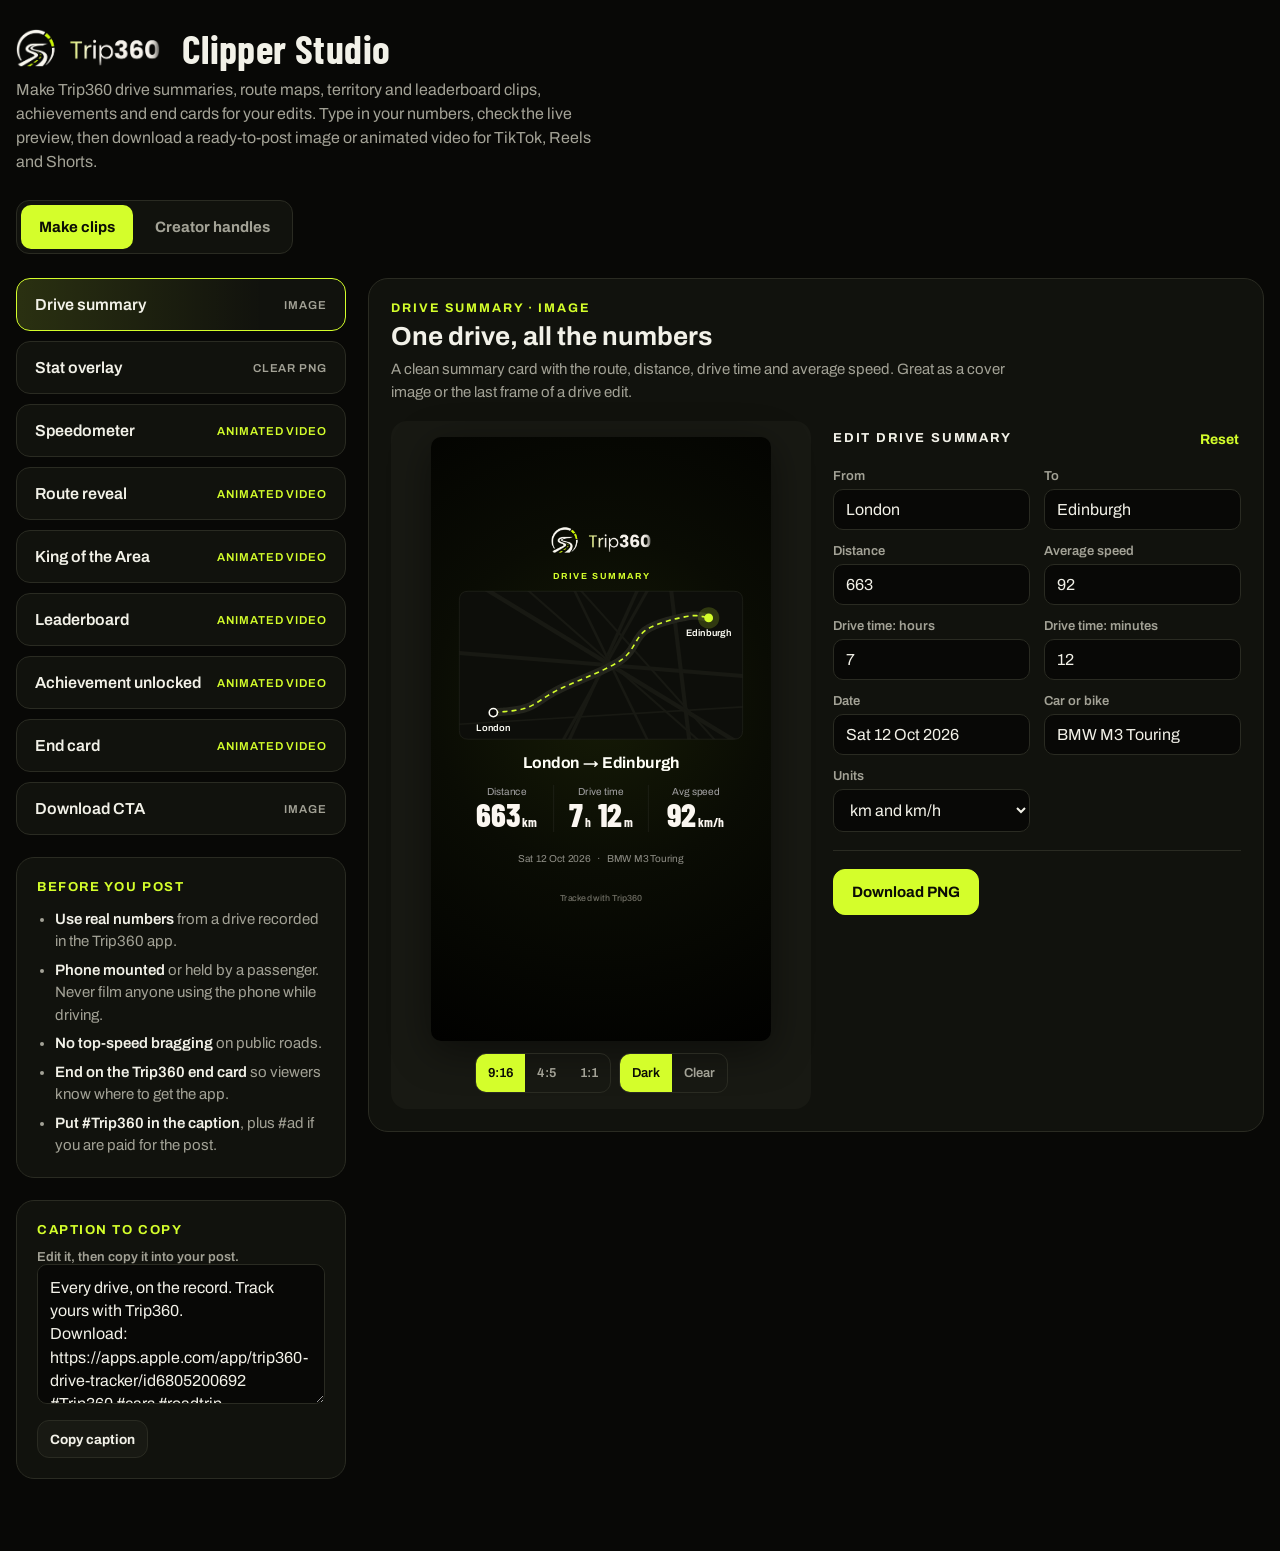
==== studio/index.html @ 2d54259e "Add Clipper Studio and the admin Marketing Portal - studio/: Clipper Studio (clip and card maker), w" ====
<!doctype html>
<html lang="en">
<head>
<meta charset="utf-8">
<meta name="viewport" content="width=device-width,initial-scale=1,viewport-fit=cover">
<meta name="robots" content="noindex, nofollow">
<title>Trip360 Clipper Studio</title>
<link rel="icon" type="image/png" sizes="32x32" href="/assets/favicon-32.png">
<link rel="apple-touch-icon" href="/assets/apple-touch-icon.png">
<link rel="preconnect" href="https://fonts.googleapis.com">
<link rel="preconnect" href="https://fonts.gstatic.com" crossorigin>
<link rel="stylesheet" href="https://fonts.googleapis.com/css2?family=Archivo:wght@400;500;600;700;800&family=Barlow+Condensed:wght@600;700;800&family=Outfit:wght@400;600;700&family=Poppins:wght@500;700&display=swap">
<style>html{scroll-padding-top:env(safe-area-inset-top,0px)}body{margin:0;padding:0}img{max-width:100%}</style>
<style>
/* Layout: template list on the left, live editor (preview + fields + export) on the right; stacks on phones. Single dark look in the Trip360 asphalt + lime palette. */
:root {
  color-scheme: dark;
  --bg: #080806;
  --panel: #11120D;
  --panel-2: #181913;
  --line: #2A2B22;
  --text: #F2F1E8;
  --muted: #A3A296;
  --faint: #77766C;
  --lime: #D4FE2B;
  --lime-ink: #0B0C05;
  --warn: #FFB86B;
  --font-ui: "Archivo", "Helvetica Neue", Arial, sans-serif;
  --font-num: "Barlow Condensed", "Arial Narrow", sans-serif;
  --radius: 14px;
}
* { box-sizing: border-box; }
[hidden] { display: none !important; }
body { background: var(--bg); color: var(--text); font-family: var(--font-ui); font-size: 15px; line-height: 1.5; }
.wrap { max-width: 1280px; margin: 0 auto; padding-block: 28px 72px; padding-left: max(16px, env(safe-area-inset-left, 0px)); padding-right: max(16px, env(safe-area-inset-right, 0px)); }
header.top { display: flex; flex-wrap: wrap; align-items: center; gap: 14px 22px; margin-bottom: 10px; }
header.top img { height: 38px; width: auto; }
header.top h1 { margin: 0; font-family: var(--font-num); font-weight: 700; font-size: 40px; letter-spacing: 0.01em; line-height: 1; }
.intro { color: var(--muted); max-width: 64ch; margin: 6px 0 26px; font-size: 16px; }
.layout { display: grid; grid-template-columns: minmax(0, 1fr); grid-template-areas: "list" "editor" "cards"; gap: 22px; align-items: start; }
.layout > .list { grid-area: list; }
.layout > .editor { grid-area: editor; }
.layout > .cards { grid-area: cards; }
@media (min-width: 980px) { .layout { grid-template-columns: 330px minmax(0, 1fr); grid-template-rows: auto 1fr; grid-template-areas: "list editor" "cards editor"; } }
.cards { display: flex; flex-direction: column; gap: 22px; min-width: 0; }
.list { display: flex; flex-direction: column; gap: 10px; margin: 0; padding: 0; list-style: none; }
.tpl { width: 100%; display: flex; justify-content: space-between; align-items: center; gap: 12px; padding: 17px 18px; border: 1px solid var(--line); border-radius: var(--radius); background: var(--panel); color: var(--text); font: 600 16px var(--font-ui); text-align: left; cursor: pointer; transition: border-color .15s, background-color .15s; }
.tpl:hover { border-color: #46483A; }
.tpl[aria-pressed="true"] { border-color: var(--lime); background: linear-gradient(90deg, rgba(212, 254, 43, 0.13), rgba(212, 254, 43, 0) 75%), var(--panel); }
.tpl .kind { font: 600 11.5px var(--font-ui); letter-spacing: 0.08em; text-transform: uppercase; color: var(--muted); white-space: nowrap; }
.tpl .kind.video { color: var(--lime); }
.card { border: 1px solid var(--line); border-radius: 18px; background: var(--panel); padding: 20px; min-width: 0; }
.card h3 { margin: 0 0 10px; font-size: 13px; letter-spacing: 0.12em; text-transform: uppercase; color: var(--lime); }
.rules { margin: 0; padding-left: 18px; color: var(--muted); display: flex; flex-direction: column; gap: 6px; }
.rules strong { color: var(--text); font-weight: 600; }
textarea, input, select { font: 16px var(--font-ui); color: var(--text); background: var(--bg); border: 1px solid var(--line); border-radius: 10px; padding: 11px 12px; width: 100%; min-width: 0; }
textarea { resize: vertical; min-height: 110px; line-height: 1.45; }
input:focus-visible, select:focus-visible, textarea:focus-visible, button:focus-visible { outline: 2px solid var(--lime); outline-offset: 2px; }
.btn { display: inline-flex; align-items: center; justify-content: center; gap: 8px; min-height: 46px; padding: 11px 18px; border-radius: 12px; border: 1px solid var(--line); background: var(--panel-2); color: var(--text); font: 700 15px var(--font-ui); cursor: pointer; }
.btn:hover { border-color: #55574A; }
.btn.primary { background: var(--lime); color: var(--lime-ink); border-color: var(--lime); }
.btn.primary:hover { filter: brightness(1.05); }
.btn:disabled { opacity: 0.45; cursor: not-allowed; }
.btn.small { min-height: 38px; padding: 8px 12px; font-size: 13.5px; }
.editor { border: 1px solid var(--line); border-radius: 20px; background: var(--panel); padding: 22px; min-width: 0; }
.eyebrow { font: 700 12.5px var(--font-ui); letter-spacing: 0.16em; text-transform: uppercase; color: var(--lime); margin: 0 0 6px; }
.editor h2 { margin: 0 0 6px; font-size: 26px; line-height: 1.2; text-wrap: balance; }
.editor .desc { margin: 0 0 18px; color: var(--muted); max-width: 70ch; }
.ed-grid { display: grid; grid-template-columns: minmax(0, 1fr); gap: 22px; align-items: start; }
@media (min-width: 1180px) { .ed-grid { grid-template-columns: minmax(0, 420px) minmax(0, 1fr); } }
.stage { border-radius: 16px; background: var(--panel-2); padding: 16px; display: grid; justify-items: center; gap: 12px; min-width: 0; }
.canvas-box { width: 100%; display: grid; place-items: center; }
#preview { display: block; width: 100%; height: auto; border-radius: 10px; box-shadow: 0 10px 40px rgba(0, 0, 0, 0.45); }
#preview.r916 { max-width: 340px; }
#preview.r45 { max-width: 420px; }
#preview.r11 { max-width: 440px; }
#preview.checker { background-color: #2a2a2a; background-image: linear-gradient(45deg, #3a3a3a 25%, transparent 25%), linear-gradient(-45deg, #3a3a3a 25%, transparent 25%), linear-gradient(45deg, transparent 75%, #3a3a3a 75%), linear-gradient(-45deg, transparent 75%, #3a3a3a 75%); background-size: 22px 22px; background-position: 0 0, 0 11px, 11px -11px, -11px 0; }
.stage-bar { display: flex; flex-wrap: wrap; justify-content: center; gap: 8px; }
.seg { display: inline-flex; border: 1px solid var(--line); border-radius: 11px; overflow: hidden; }
.seg button { border: 0; background: transparent; color: var(--muted); font: 600 13px var(--font-ui); padding: 9px 12px; min-height: 38px; cursor: pointer; }
.seg button[aria-pressed="true"] { background: var(--lime); color: var(--lime-ink); }
.panel-head { display: flex; justify-content: space-between; align-items: center; gap: 12px; margin-bottom: 12px; }
.panel-head h3 { margin: 0; font-size: 13px; letter-spacing: 0.14em; text-transform: uppercase; }
.linkbtn { background: none; border: 0; color: var(--lime); font: 700 14px var(--font-ui); cursor: pointer; padding: 6px 2px; min-height: 36px; }
.fields { display: grid; grid-template-columns: repeat(2, minmax(0, 1fr)); gap: 14px; }
@media (max-width: 560px) { .fields { grid-template-columns: minmax(0, 1fr); } }
.field { display: flex; flex-direction: column; gap: 6px; min-width: 0; }
.field.wide { grid-column: 1 / -1; }
.field label { font: 600 13px var(--font-ui); color: var(--muted); }
.field .hint { font-size: 12.5px; color: var(--faint); }
.export { margin-top: 18px; padding-top: 18px; border-top: 1px solid var(--line); display: flex; flex-direction: column; gap: 12px; }
.export .row { display: flex; flex-wrap: wrap; gap: 10px; }
.progress { height: 8px; border-radius: 6px; background: var(--panel-2); overflow: hidden; }
.progress > div { height: 100%; width: 0%; background: var(--lime); transition: width .1s linear; }
.status { min-height: 1.5em; color: var(--muted); font-size: 14px; }
.status.ok { color: var(--lime); }
.status.warn { color: var(--warn); }
.cap-actions { display: flex; flex-wrap: wrap; gap: 10px; margin-top: 10px; align-items: center; }
.recorder { position: fixed; left: 0; top: 0; width: 1px; height: 1px; overflow: hidden; opacity: 0; pointer-events: none; }
@media (prefers-reduced-motion: reduce) { .tpl, .progress > div { transition: none; } }

/* Tabs: Make clips | Creator handles */
.tabs { display: inline-flex; border: 1px solid var(--line); border-radius: 13px; padding: 4px; gap: 4px; background: var(--panel); margin: 0 0 24px; max-width: 100%; overflow-x: auto; }
.tabs button { border: 0; background: transparent; color: var(--muted); font: 700 15px var(--font-ui); padding: 10px 18px; min-height: 44px; border-radius: 10px; cursor: pointer; white-space: nowrap; }
.tabs button:hover { color: var(--text); }
.tabs button[aria-selected="true"] { background: var(--lime); color: var(--lime-ink); }

/* Creator handles */
.hv { display: flex; flex-direction: column; gap: 22px; }
.hv-grid { display: grid; grid-template-columns: minmax(0, 1fr); gap: 22px; align-items: start; }
@media (min-width: 980px) { .hv-grid { grid-template-columns: minmax(0, 1.35fr) minmax(0, 1fr); } }
.hv .card h2 { margin: 0 0 4px; font-size: 22px; line-height: 1.25; }
.hv .card .sub { margin: 0 0 16px; color: var(--muted); }
.stats { display: grid; grid-template-columns: repeat(auto-fit, minmax(min(100%, 150px), 1fr)); gap: 12px; }
.stat { border: 1px solid var(--line); border-radius: var(--radius); background: var(--panel); padding: 14px 16px; min-width: 0; }
.stat .k { font: 600 12.5px var(--font-ui); letter-spacing: 0.08em; text-transform: uppercase; color: var(--muted); }
.stat .v { font: 700 38px/1.05 var(--font-num); margin-top: 4px; font-variant-numeric: tabular-nums; }
.at { position: relative; }
.at::before { content: "@"; position: absolute; left: 12px; top: 50%; transform: translateY(-50%); color: var(--faint); pointer-events: none; }
.at input { padding-left: 28px; }
.h-actions { display: flex; flex-wrap: wrap; gap: 10px; align-items: center; margin-top: 16px; }
.btn.danger { color: #FF8A80; }
.notice { border: 1px solid #4A3A16; background: #1C170B; color: var(--text); border-radius: 12px; padding: 12px 14px; font-size: 14.5px; margin: 0 0 14px; }
.notice.ok { border-color: #3D4A12; background: #151A07; }
.app-row { display: flex; flex-wrap: wrap; gap: 10px; align-items: center; }
.app-row code { flex: 1 1 16rem; min-width: 0; overflow-wrap: anywhere; background: var(--bg); border: 1px solid var(--line); border-radius: 10px; padding: 11px 12px; font-size: 14px; color: var(--muted); }
.toolbar { display: flex; flex-wrap: wrap; gap: 8px; align-items: center; margin-bottom: 14px; }
.toolbar input { flex: 1 1 14rem; width: auto; }
.chipf { border: 1px solid var(--line); background: var(--panel-2); color: var(--muted); border-radius: 999px; padding: 7px 13px; font: 600 13.5px var(--font-ui); cursor: pointer; min-height: 36px; }
.chipf:hover { color: var(--text); }
.chipf[aria-pressed="true"] { background: var(--lime); color: var(--lime-ink); border-color: var(--lime); }
.people { display: grid; grid-template-columns: repeat(auto-fill, minmax(min(100%, 280px), 1fr)); gap: 12px; margin: 0; padding: 0; list-style: none; }
.person { border: 1px solid var(--line); border-radius: var(--radius); background: var(--panel-2); padding: 14px 16px; display: flex; flex-direction: column; gap: 10px; min-width: 0; }
.person.me { border-color: var(--lime); }
.person-top { display: flex; justify-content: space-between; gap: 10px; align-items: baseline; }
.person-name { font-weight: 700; font-size: 16.5px; overflow-wrap: anywhere; }
.person-meta { font-size: 12.5px; color: var(--faint); white-space: nowrap; }
.you { font: 800 11px var(--font-ui); letter-spacing: 0.1em; background: var(--lime); color: var(--lime-ink); border-radius: 999px; padding: 2px 8px; margin-left: 6px; vertical-align: 2px; }
.plinks { display: flex; flex-wrap: wrap; gap: 6px; }
.plink { display: inline-flex; gap: 6px; align-items: center; max-width: 100%; font-size: 13.5px; padding: 5px 11px; border-radius: 999px; border: 1px solid var(--line); background: var(--panel); color: var(--text); text-decoration: none; }
.plink:hover { border-color: var(--lime); color: var(--lime); }
.plink b { color: var(--muted); font-weight: 600; }
.plink span { overflow: hidden; text-overflow: ellipsis; white-space: nowrap; }
.empty { border: 1px dashed var(--line); border-radius: var(--radius); padding: 22px; text-align: center; color: var(--muted); }
.empty strong { display: block; color: var(--text); margin-bottom: 4px; }
.person .rm { align-self: flex-start; }
.plink em { font-style: normal; font-weight: 700; color: var(--lime); }

/* Platform panels in the creator form */
.plats { display: flex; flex-direction: column; gap: 8px; margin-top: 16px; }
.plat { border: 1px solid var(--line); border-radius: 12px; background: var(--panel-2); }
.plat[open] { border-color: #46483A; }
.plat summary { list-style: none; cursor: pointer; display: flex; justify-content: space-between; align-items: center; gap: 12px; padding: 13px 14px; min-height: 48px; }
.plat summary::-webkit-details-marker { display: none; }
.plat summary::after { content: "+"; font: 700 20px/1 var(--font-ui); color: var(--muted); flex: none; }
.plat[open] summary::after { content: "\2212"; }
.pname { font-weight: 700; }
.psum { flex: 1; min-width: 0; text-align: right; color: var(--faint); font-size: 13.5px; overflow: hidden; text-overflow: ellipsis; white-space: nowrap; }
.psum.on { color: var(--lime); }
.plat .fields { padding: 0 14px 14px; }

/* Admin */
.acard { border: 1px solid var(--line); border-radius: var(--radius); background: var(--panel-2); padding: 16px; display: flex; flex-direction: column; gap: 12px; min-width: 0; }
#aList { display: flex; flex-direction: column; gap: 12px; }
.acard-top { display: flex; justify-content: space-between; gap: 12px; align-items: flex-start; flex-wrap: wrap; }
.acard .person-meta { white-space: normal; margin-top: 2px; overflow-wrap: anywhere; }
.st { font: 700 12px var(--font-ui); letter-spacing: 0.08em; text-transform: uppercase; border-radius: 999px; padding: 4px 10px; white-space: nowrap; border: 1px solid var(--line); color: var(--muted); }
.st-approved { background: var(--lime); color: var(--lime-ink); border-color: var(--lime); }
.st-pending { color: var(--warn); border-color: #4A3A16; }
.st-paused { color: var(--text); }
.st-rejected { color: #FF8A80; border-color: #4A1E1A; }
.atbl { overflow-x: auto; }
.atbl table { width: 100%; border-collapse: collapse; font-size: 14px; min-width: 520px; }
.atbl th, .atbl td { text-align: left; padding: 8px 10px; border-bottom: 1px solid var(--line); vertical-align: top; overflow-wrap: anywhere; }
.atbl thead th { font: 600 12px var(--font-ui); letter-spacing: 0.06em; text-transform: uppercase; color: var(--muted); }
.atbl tbody th { font-weight: 700; white-space: nowrap; }
.atbl .n { text-align: right; font-variant-numeric: tabular-nums; }
.atbl a { color: var(--lime); }
.arev { display: grid; grid-template-columns: minmax(0, 200px) minmax(0, 1fr); gap: 12px; }
@media (max-width: 560px) { .arev { grid-template-columns: minmax(0, 1fr); } }
.arev textarea { min-height: 46px; }
</style>
</head>
<body>
<div class="wrap">
  <header class="top">
    <img src="/assets/studio/logo.png" alt="Trip360" width="655" height="173">
    <h1>Clipper Studio</h1>
  </header>
  <p class="intro">Make Trip360 drive summaries, route maps, territory and leaderboard clips, achievements and end cards for your edits. Type in your numbers, check the live preview, then download a ready-to-post image or animated video for TikTok, Reels and Shorts.</p>

  <div class="tabs" role="tablist" aria-label="Clipper Studio sections">
    <button type="button" role="tab" id="tab-clips" aria-controls="viewClips" aria-selected="true">Make clips</button>
    <button type="button" role="tab" id="tab-handles" aria-controls="viewHandles" aria-selected="false">Creator handles</button>
    <button type="button" role="tab" id="tab-admin" aria-controls="viewAdmin" aria-selected="false" hidden>Admin</button>
  </div>

  <section class="hv" id="viewHandles" role="tabpanel" aria-labelledby="tab-handles" hidden>
    <div class="stats" id="hStats"></div>
    <div class="hv-grid">
      <section class="card" aria-labelledby="hFormTitle">
        <h2 id="hFormTitle">Add your channels</h2>
        <p class="sub">Add every channel where you post Trip360 videos: the handle, channel name, link and follower count. Open a platform to fill it in, and skip the ones you don't use.</p>
        <div id="hNotice"></div>
        <form id="hForm" autocomplete="off" novalidate>
          <div class="fields">
            <div class="field"><label for="h-name">Your name</label><input id="h-name" name="name" maxlength="80" placeholder="For example: Erica"></div>
            <div class="field"><label for="h-contact">Email or WhatsApp</label><input id="h-contact" name="contact" maxlength="120" placeholder="So the team can reach you"><span class="hint">Only the Trip360 team can see this.</span></div>
          </div>
          <div class="plats" id="hPlatformFields"></div>
          <div class="h-actions">
            <button class="btn primary" id="hSave" type="submit">Save my channels</button>
            <button class="btn small danger" id="hRemove" type="button" hidden>Remove my channels</button>
            <span class="status" id="hStatus" aria-live="polite"></span>
          </div>
        </form>
      </section>
      <section class="card" aria-labelledby="appTitle">
        <h3 id="appTitle">Trip360 App Store link</h3>
        <p class="sub" style="margin:0 0 12px">Put it in your bio and captions so viewers can download the app.</p>
        <div class="app-row"><code id="appLink"></code><button class="btn small" id="copyApp" type="button">Copy link</button></div>
        <span class="status" id="appStatus" aria-live="polite"></span>
      </section>
    </div>
    <section class="card" aria-labelledby="hListTitle">
      <h2 id="hListTitle">All creator channels</h2>
      <p class="sub">Every creator who has added their channels. Tap a channel to open it.</p>
      <div class="toolbar"><div id="hChips" style="display:contents"></div><input type="search" id="hSearch" placeholder="Search name, channel or handle" aria-label="Search creator channels"></div>
      <div id="hList"><p class="status">Loading channels…</p></div>
    </section>
  </section>

  <section class="hv" id="viewAdmin" role="tabpanel" aria-labelledby="tab-admin" hidden>
    <div class="stats" id="aStats"></div>
    <section class="card" aria-labelledby="aTitle">
      <h2 id="aTitle">Creator admin</h2>
      <p class="sub">Everything creators have entered, with their contact details, a review status and your private notes. Only you and Editors can see this tab.</p>
      <div class="toolbar"><div id="aChips" style="display:contents"></div><input type="search" id="aSearch" placeholder="Search name, contact, channel or handle" aria-label="Search creators"></div>
      <div id="aList"><p class="status">Loading creators…</p></div>
      <div class="h-actions"><button class="btn small" id="aExport" type="button">Download full CSV</button><span class="status" id="aStatus" aria-live="polite"></span></div>
    </section>
  </section>

  <div id="viewClips" role="tabpanel" aria-labelledby="tab-clips">
  <div class="layout">
    <ul class="list" id="tplList" aria-label="Templates"></ul>

    <main class="editor" aria-labelledby="edTitle">
      <p class="eyebrow" id="edEyebrow"></p>
      <h2 id="edTitle"></h2>
      <p class="desc" id="edDesc"></p>
      <div class="ed-grid">
        <div class="stage">
          <div class="canvas-box"><canvas id="preview" role="img" aria-label="Live preview of the selected template"></canvas></div>
          <div class="stage-bar">
            <div class="seg" role="group" aria-label="Size" id="fmtSeg"></div>
            <div class="seg" role="group" aria-label="Background" id="bgSeg"></div>
            <button class="btn small" id="replay" type="button">Replay</button>
          </div>
        </div>
        <div>
          <form id="form" autocomplete="off">
            <div class="panel-head">
              <h3 id="formTitle">Edit</h3>
              <button class="linkbtn" id="reset" type="button">Reset</button>
            </div>
            <div class="fields" id="fields"></div>
          </form>
          <div class="export">
            <div class="row">
              <button class="btn primary" id="dlMain" type="button">Download</button>
              <button class="btn" id="dlStill" type="button">Download still (PNG)</button>
            </div>
            <div class="progress" id="progWrap" hidden><div id="prog"></div></div>
            <p class="status" id="status" aria-live="polite"></p>
          </div>
        </div>
      </div>
    </main>

    <div class="cards">
      <section class="card" aria-labelledby="rulesTitle">
        <h3 id="rulesTitle">Before you post</h3>
        <ul class="rules">
          <li><strong>Use real numbers</strong> from a drive recorded in the Trip360 app.</li>
          <li><strong>Phone mounted</strong> or held by a passenger. Never film anyone using the phone while driving.</li>
          <li><strong>No top-speed bragging</strong> on public roads.</li>
          <li><strong>End on the Trip360 end card</strong> so viewers know where to get the app.</li>
          <li><strong>Put #Trip360 in the caption</strong>, plus #ad if you are paid for the post.</li>
        </ul>
      </section>

      <section class="card" aria-labelledby="capTitle">
        <h3 id="capTitle">Caption to copy</h3>
        <label for="caption" class="field" style="gap:8px"><span style="font:600 13px var(--font-ui);color:var(--muted)">Edit it, then copy it into your post.</span></label>
        <textarea id="caption" rows="5"></textarea>
        <div class="cap-actions">
          <button class="btn small" id="copyCap" type="button">Copy caption</button>
          <span class="status" id="capStatus" aria-live="polite"></span>
        </div>
      </section>
    </div>

  </div>
  </div>
</div>
<div class="recorder" aria-hidden="true"><canvas id="rec"></canvas></div>
<script src="/js/studio.js"></script>
<script src="/js/studio-creators.js"></script>
</body>
</html>
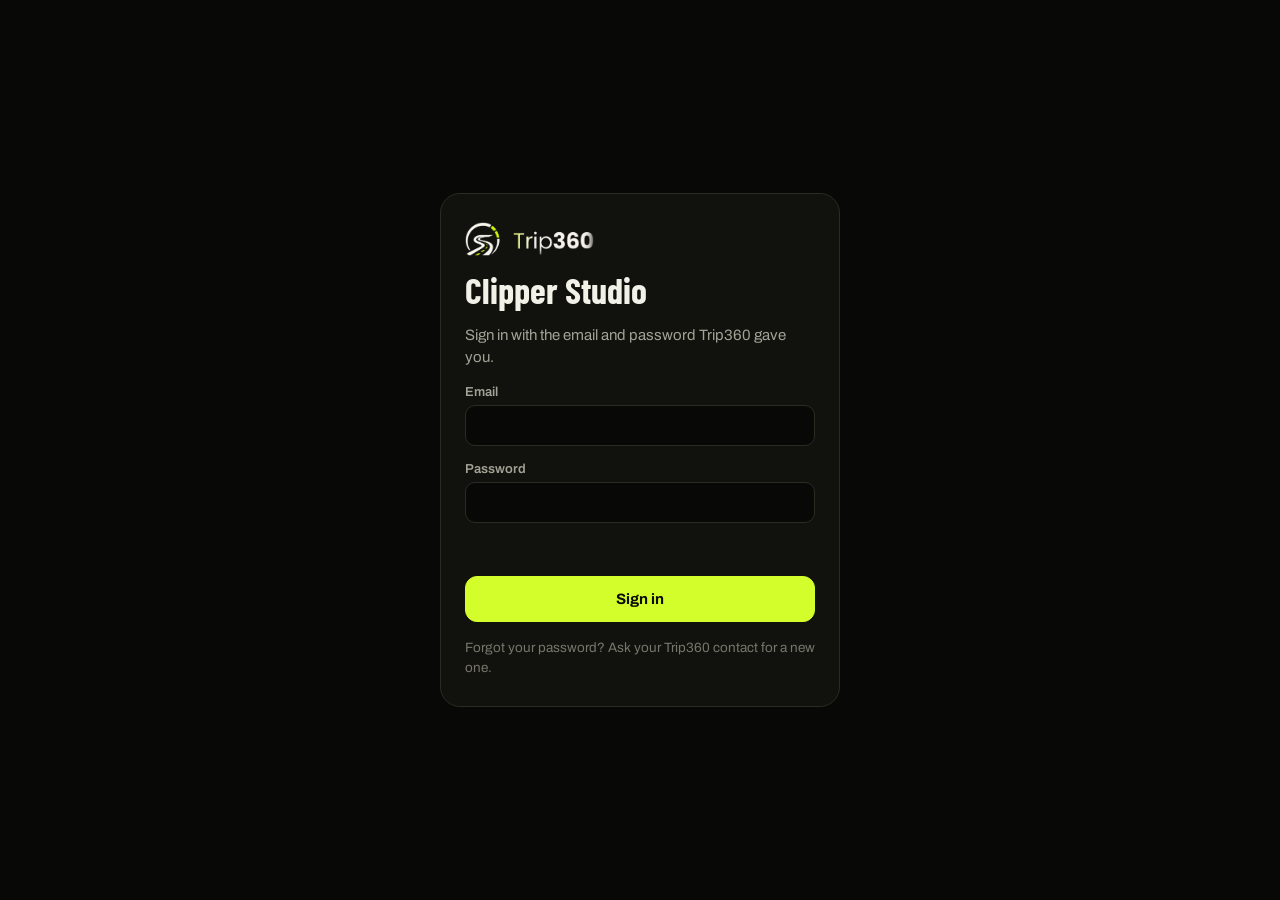
==== commit 538563b8: "Publish the whole site from this repo: admin panel, login Studio, new Studio at /studio-next The rep" ====
--- a/studio/index.html
+++ b/studio/index.html
@@ -10,8 +10,8 @@
 <link rel="preconnect" href="https://fonts.googleapis.com">
 <link rel="preconnect" href="https://fonts.gstatic.com" crossorigin>
 <link rel="stylesheet" href="https://fonts.googleapis.com/css2?family=Archivo:wght@400;500;600;700;800&family=Barlow+Condensed:wght@600;700;800&family=Outfit:wght@400;600;700&family=Poppins:wght@500;700&display=swap">
-<style>html{scroll-padding-top:env(safe-area-inset-top,0px)}body{margin:0;padding:0}img{max-width:100%}</style>
 <style>
+[hidden]{display:none!important} body{margin:0} img{max-width:100%}
 /* Layout: template list on the left, live editor (preview + fields + export) on the right; stacks on phones. Single dark look in the Trip360 asphalt + lime palette. */
 :root {
   color-scheme: dark;
@@ -99,149 +99,54 @@
 .recorder { position: fixed; left: 0; top: 0; width: 1px; height: 1px; overflow: hidden; opacity: 0; pointer-events: none; }
 @media (prefers-reduced-motion: reduce) { .tpl, .progress > div { transition: none; } }
 
-/* Tabs: Make clips | Creator handles */
-.tabs { display: inline-flex; border: 1px solid var(--line); border-radius: 13px; padding: 4px; gap: 4px; background: var(--panel); margin: 0 0 24px; max-width: 100%; overflow-x: auto; }
-.tabs button { border: 0; background: transparent; color: var(--muted); font: 700 15px var(--font-ui); padding: 10px 18px; min-height: 44px; border-radius: 10px; cursor: pointer; white-space: nowrap; }
-.tabs button:hover { color: var(--text); }
-.tabs button[aria-selected="true"] { background: var(--lime); color: var(--lime-ink); }
-
-/* Creator handles */
-.hv { display: flex; flex-direction: column; gap: 22px; }
-.hv-grid { display: grid; grid-template-columns: minmax(0, 1fr); gap: 22px; align-items: start; }
-@media (min-width: 980px) { .hv-grid { grid-template-columns: minmax(0, 1.35fr) minmax(0, 1fr); } }
-.hv .card h2 { margin: 0 0 4px; font-size: 22px; line-height: 1.25; }
-.hv .card .sub { margin: 0 0 16px; color: var(--muted); }
-.stats { display: grid; grid-template-columns: repeat(auto-fit, minmax(min(100%, 150px), 1fr)); gap: 12px; }
-.stat { border: 1px solid var(--line); border-radius: var(--radius); background: var(--panel); padding: 14px 16px; min-width: 0; }
-.stat .k { font: 600 12.5px var(--font-ui); letter-spacing: 0.08em; text-transform: uppercase; color: var(--muted); }
-.stat .v { font: 700 38px/1.05 var(--font-num); margin-top: 4px; font-variant-numeric: tabular-nums; }
-.at { position: relative; }
-.at::before { content: "@"; position: absolute; left: 12px; top: 50%; transform: translateY(-50%); color: var(--faint); pointer-events: none; }
-.at input { padding-left: 28px; }
-.h-actions { display: flex; flex-wrap: wrap; gap: 10px; align-items: center; margin-top: 16px; }
-.btn.danger { color: #FF8A80; }
-.notice { border: 1px solid #4A3A16; background: #1C170B; color: var(--text); border-radius: 12px; padding: 12px 14px; font-size: 14.5px; margin: 0 0 14px; }
-.notice.ok { border-color: #3D4A12; background: #151A07; }
-.app-row { display: flex; flex-wrap: wrap; gap: 10px; align-items: center; }
-.app-row code { flex: 1 1 16rem; min-width: 0; overflow-wrap: anywhere; background: var(--bg); border: 1px solid var(--line); border-radius: 10px; padding: 11px 12px; font-size: 14px; color: var(--muted); }
-.toolbar { display: flex; flex-wrap: wrap; gap: 8px; align-items: center; margin-bottom: 14px; }
-.toolbar input { flex: 1 1 14rem; width: auto; }
-.chipf { border: 1px solid var(--line); background: var(--panel-2); color: var(--muted); border-radius: 999px; padding: 7px 13px; font: 600 13.5px var(--font-ui); cursor: pointer; min-height: 36px; }
-.chipf:hover { color: var(--text); }
-.chipf[aria-pressed="true"] { background: var(--lime); color: var(--lime-ink); border-color: var(--lime); }
-.people { display: grid; grid-template-columns: repeat(auto-fill, minmax(min(100%, 280px), 1fr)); gap: 12px; margin: 0; padding: 0; list-style: none; }
-.person { border: 1px solid var(--line); border-radius: var(--radius); background: var(--panel-2); padding: 14px 16px; display: flex; flex-direction: column; gap: 10px; min-width: 0; }
-.person.me { border-color: var(--lime); }
-.person-top { display: flex; justify-content: space-between; gap: 10px; align-items: baseline; }
-.person-name { font-weight: 700; font-size: 16.5px; overflow-wrap: anywhere; }
-.person-meta { font-size: 12.5px; color: var(--faint); white-space: nowrap; }
-.you { font: 800 11px var(--font-ui); letter-spacing: 0.1em; background: var(--lime); color: var(--lime-ink); border-radius: 999px; padding: 2px 8px; margin-left: 6px; vertical-align: 2px; }
-.plinks { display: flex; flex-wrap: wrap; gap: 6px; }
-.plink { display: inline-flex; gap: 6px; align-items: center; max-width: 100%; font-size: 13.5px; padding: 5px 11px; border-radius: 999px; border: 1px solid var(--line); background: var(--panel); color: var(--text); text-decoration: none; }
-.plink:hover { border-color: var(--lime); color: var(--lime); }
-.plink b { color: var(--muted); font-weight: 600; }
-.plink span { overflow: hidden; text-overflow: ellipsis; white-space: nowrap; }
-.empty { border: 1px dashed var(--line); border-radius: var(--radius); padding: 22px; text-align: center; color: var(--muted); }
-.empty strong { display: block; color: var(--text); margin-bottom: 4px; }
-.person .rm { align-self: flex-start; }
-.plink em { font-style: normal; font-weight: 700; color: var(--lime); }
-
-/* Platform panels in the creator form */
-.plats { display: flex; flex-direction: column; gap: 8px; margin-top: 16px; }
-.plat { border: 1px solid var(--line); border-radius: 12px; background: var(--panel-2); }
-.plat[open] { border-color: #46483A; }
-.plat summary { list-style: none; cursor: pointer; display: flex; justify-content: space-between; align-items: center; gap: 12px; padding: 13px 14px; min-height: 48px; }
-.plat summary::-webkit-details-marker { display: none; }
-.plat summary::after { content: "+"; font: 700 20px/1 var(--font-ui); color: var(--muted); flex: none; }
-.plat[open] summary::after { content: "\2212"; }
-.pname { font-weight: 700; }
-.psum { flex: 1; min-width: 0; text-align: right; color: var(--faint); font-size: 13.5px; overflow: hidden; text-overflow: ellipsis; white-space: nowrap; }
-.psum.on { color: var(--lime); }
-.plat .fields { padding: 0 14px 14px; }
-
-/* Admin */
-.acard { border: 1px solid var(--line); border-radius: var(--radius); background: var(--panel-2); padding: 16px; display: flex; flex-direction: column; gap: 12px; min-width: 0; }
-#aList { display: flex; flex-direction: column; gap: 12px; }
-.acard-top { display: flex; justify-content: space-between; gap: 12px; align-items: flex-start; flex-wrap: wrap; }
-.acard .person-meta { white-space: normal; margin-top: 2px; overflow-wrap: anywhere; }
-.st { font: 700 12px var(--font-ui); letter-spacing: 0.08em; text-transform: uppercase; border-radius: 999px; padding: 4px 10px; white-space: nowrap; border: 1px solid var(--line); color: var(--muted); }
-.st-approved { background: var(--lime); color: var(--lime-ink); border-color: var(--lime); }
-.st-pending { color: var(--warn); border-color: #4A3A16; }
-.st-paused { color: var(--text); }
-.st-rejected { color: #FF8A80; border-color: #4A1E1A; }
-.atbl { overflow-x: auto; }
-.atbl table { width: 100%; border-collapse: collapse; font-size: 14px; min-width: 520px; }
-.atbl th, .atbl td { text-align: left; padding: 8px 10px; border-bottom: 1px solid var(--line); vertical-align: top; overflow-wrap: anywhere; }
-.atbl thead th { font: 600 12px var(--font-ui); letter-spacing: 0.06em; text-transform: uppercase; color: var(--muted); }
-.atbl tbody th { font-weight: 700; white-space: nowrap; }
-.atbl .n { text-align: right; font-variant-numeric: tabular-nums; }
-.atbl a { color: var(--lime); }
-.arev { display: grid; grid-template-columns: minmax(0, 200px) minmax(0, 1fr); gap: 12px; }
-@media (max-width: 560px) { .arev { grid-template-columns: minmax(0, 1fr); } }
-.arev textarea { min-height: 46px; }
+/* Sign-in gate: shown until a creator account is confirmed (auth.js). */
+header.top .account { margin-left: auto; display: flex; align-items: center; gap: 12px; color: var(--muted); font-size: 14px; }
+.boot { min-height: 100vh; display: grid; place-items: center; color: var(--muted); }
+.gate { min-height: 100vh; display: grid; place-items: center; padding: 24px max(16px, env(safe-area-inset-left, 0px)); }
+.gate-card { width: 100%; max-width: 400px; border: 1px solid var(--line); border-radius: 20px; background: var(--panel); padding: 28px 24px; display: flex; flex-direction: column; gap: 16px; }
+.gate-card img { height: 34px; width: auto; align-self: flex-start; }
+.gate-card h1 { margin: 0; font-family: var(--font-num); font-weight: 700; font-size: 36px; line-height: 1; }
+.gate-card p { margin: 0; color: var(--muted); }
+.gate-card .field { gap: 6px; }
+.gate-card .btn { width: 100%; }
+.gate-error { min-height: 1.5em; margin: 0; color: var(--warn); font-size: 14px; }
+.gate-help { font-size: 13.5px; color: var(--faint) !important; }
 </style>
 </head>
 <body>
+<div class="boot" id="boot" aria-live="polite">Loading…</div>
+
+<main class="gate" id="gate" hidden>
+  <form class="gate-card" id="gateForm" novalidate>
+    <img src="/studio/assets/logo.png" alt="Trip360" width="655" height="173">
+    <h1>Clipper Studio</h1>
+    <p>Sign in with the email and password Trip360 gave you.</p>
+    <div class="field">
+      <label for="gateEmail">Email</label>
+      <input id="gateEmail" type="email" autocomplete="username" inputmode="email" required>
+    </div>
+    <div class="field">
+      <label for="gatePassword">Password</label>
+      <input id="gatePassword" type="password" autocomplete="current-password" required>
+    </div>
+    <p class="gate-error" id="gateError" role="alert"></p>
+    <button class="btn primary" id="gateSubmit" type="submit">Sign in</button>
+    <p class="gate-help">Forgot your password? Ask your Trip360 contact for a new one.</p>
+  </form>
+</main>
+
+<div id="studio" hidden>
 <div class="wrap">
   <header class="top">
-    <img src="/assets/studio/logo.png" alt="Trip360" width="655" height="173">
+    <img id="hdrLogo" src="/studio/assets/logo.png" alt="Trip360" width="655" height="173">
     <h1>Clipper Studio</h1>
+    <div class="account">
+      <span id="who"></span>
+      <button class="linkbtn" id="signOut" type="button">Sign out</button>
+    </div>
   </header>
   <p class="intro">Make Trip360 drive summaries, route maps, territory and leaderboard clips, achievements and end cards for your edits. Type in your numbers, check the live preview, then download a ready-to-post image or animated video for TikTok, Reels and Shorts.</p>
 
-  <div class="tabs" role="tablist" aria-label="Clipper Studio sections">
-    <button type="button" role="tab" id="tab-clips" aria-controls="viewClips" aria-selected="true">Make clips</button>
-    <button type="button" role="tab" id="tab-handles" aria-controls="viewHandles" aria-selected="false">Creator handles</button>
-    <button type="button" role="tab" id="tab-admin" aria-controls="viewAdmin" aria-selected="false" hidden>Admin</button>
-  </div>
-
-  <section class="hv" id="viewHandles" role="tabpanel" aria-labelledby="tab-handles" hidden>
-    <div class="stats" id="hStats"></div>
-    <div class="hv-grid">
-      <section class="card" aria-labelledby="hFormTitle">
-        <h2 id="hFormTitle">Add your channels</h2>
-        <p class="sub">Add every channel where you post Trip360 videos: the handle, channel name, link and follower count. Open a platform to fill it in, and skip the ones you don't use.</p>
-        <div id="hNotice"></div>
-        <form id="hForm" autocomplete="off" novalidate>
-          <div class="fields">
-            <div class="field"><label for="h-name">Your name</label><input id="h-name" name="name" maxlength="80" placeholder="For example: Erica"></div>
-            <div class="field"><label for="h-contact">Email or WhatsApp</label><input id="h-contact" name="contact" maxlength="120" placeholder="So the team can reach you"><span class="hint">Only the Trip360 team can see this.</span></div>
-          </div>
-          <div class="plats" id="hPlatformFields"></div>
-          <div class="h-actions">
-            <button class="btn primary" id="hSave" type="submit">Save my channels</button>
-            <button class="btn small danger" id="hRemove" type="button" hidden>Remove my channels</button>
-            <span class="status" id="hStatus" aria-live="polite"></span>
-          </div>
-        </form>
-      </section>
-      <section class="card" aria-labelledby="appTitle">
-        <h3 id="appTitle">Trip360 App Store link</h3>
-        <p class="sub" style="margin:0 0 12px">Put it in your bio and captions so viewers can download the app.</p>
-        <div class="app-row"><code id="appLink"></code><button class="btn small" id="copyApp" type="button">Copy link</button></div>
-        <span class="status" id="appStatus" aria-live="polite"></span>
-      </section>
-    </div>
-    <section class="card" aria-labelledby="hListTitle">
-      <h2 id="hListTitle">All creator channels</h2>
-      <p class="sub">Every creator who has added their channels. Tap a channel to open it.</p>
-      <div class="toolbar"><div id="hChips" style="display:contents"></div><input type="search" id="hSearch" placeholder="Search name, channel or handle" aria-label="Search creator channels"></div>
-      <div id="hList"><p class="status">Loading channels…</p></div>
-    </section>
-  </section>
-
-  <section class="hv" id="viewAdmin" role="tabpanel" aria-labelledby="tab-admin" hidden>
-    <div class="stats" id="aStats"></div>
-    <section class="card" aria-labelledby="aTitle">
-      <h2 id="aTitle">Creator admin</h2>
-      <p class="sub">Everything creators have entered, with their contact details, a review status and your private notes. Only you and Editors can see this tab.</p>
-      <div class="toolbar"><div id="aChips" style="display:contents"></div><input type="search" id="aSearch" placeholder="Search name, contact, channel or handle" aria-label="Search creators"></div>
-      <div id="aList"><p class="status">Loading creators…</p></div>
-      <div class="h-actions"><button class="btn small" id="aExport" type="button">Download full CSV</button><span class="status" id="aStatus" aria-live="polite"></span></div>
-    </section>
-  </section>
-
-  <div id="viewClips" role="tabpanel" aria-labelledby="tab-clips">
   <div class="layout">
     <ul class="list" id="tplList" aria-label="Templates"></ul>
 
@@ -302,10 +207,10 @@
     </div>
 
   </div>
-  </div>
 </div>
 <div class="recorder" aria-hidden="true"><canvas id="rec"></canvas></div>
-<script src="/js/studio.js"></script>
-<script src="/js/studio-creators.js"></script>
+</div>
+
+<script type="module" src="/studio/auth.js"></script>
 </body>
 </html>
